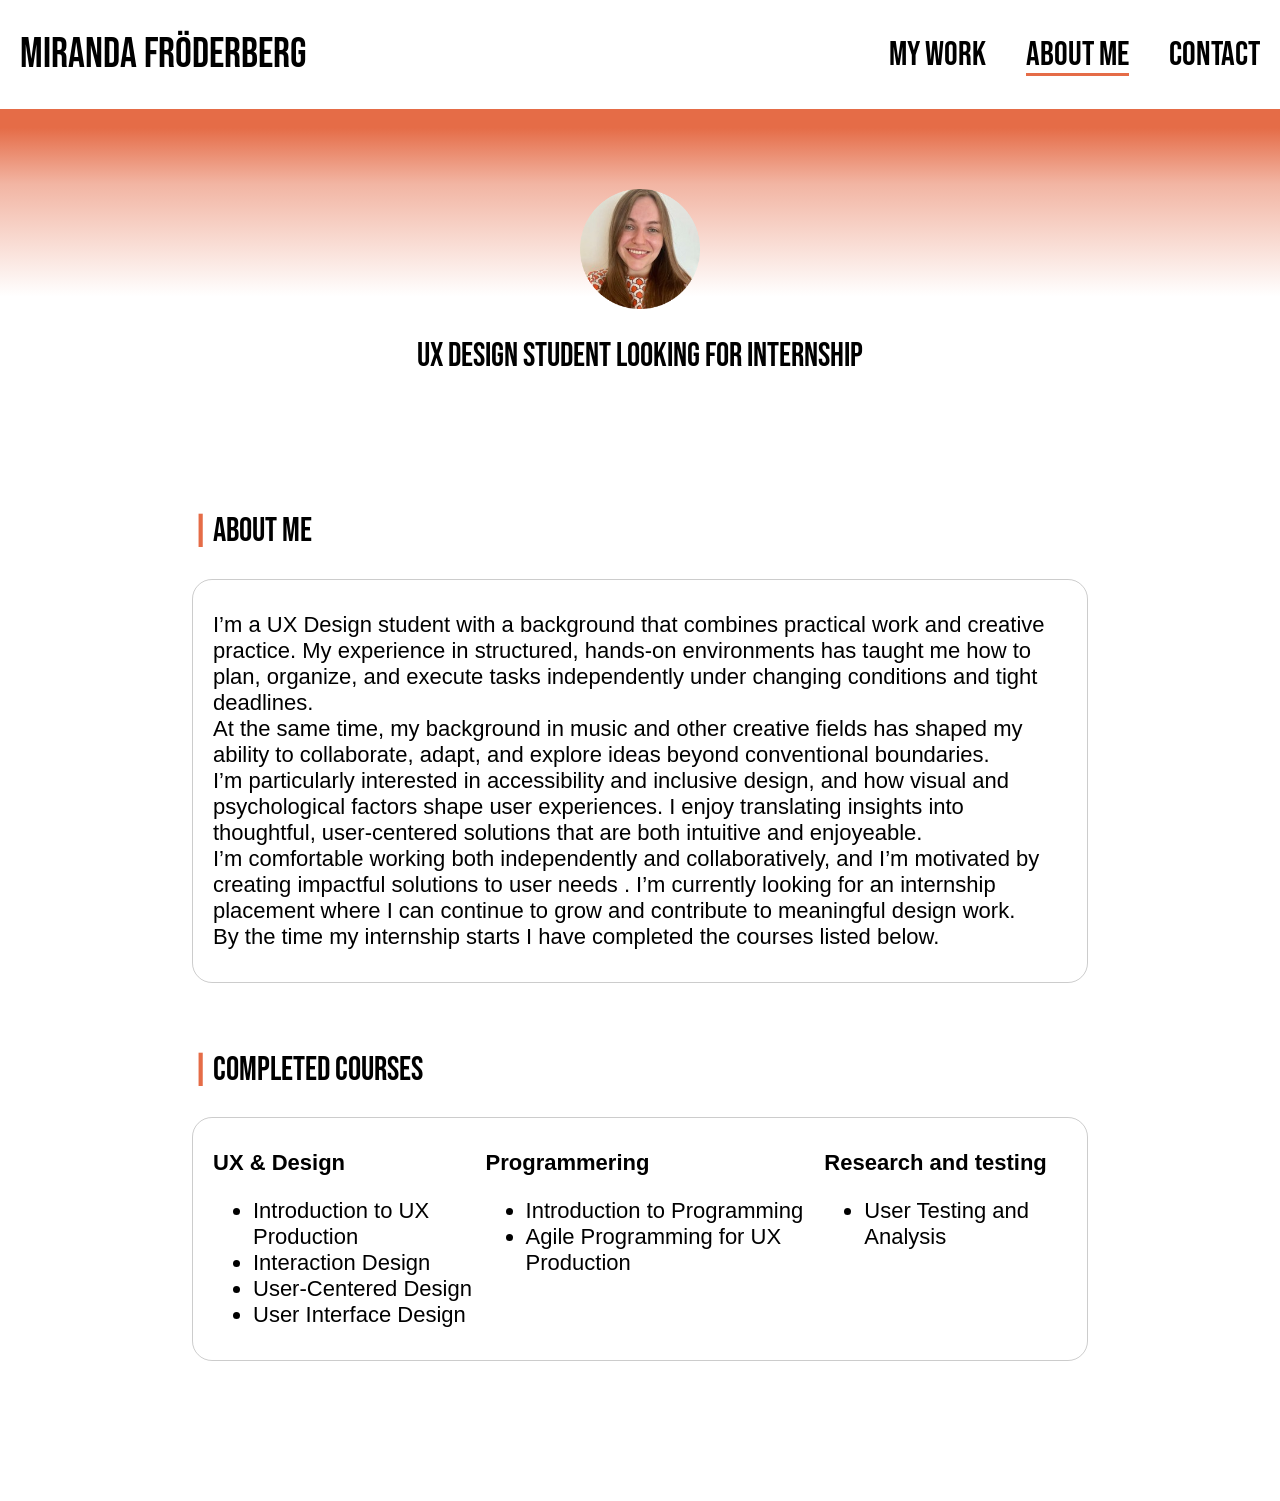
==== about/index.html @ cb44a33c "first add" ====
<!DOCTYPE html>
<html>
    <head>
        <meta name="viewport" content="width=device-width, initial-scale=1" />
        <meta charset="utf-8" />

        <!-- Title -->
        <title>Miranda Fröderberg - UX Designer</title>

        <!-- Font -->
        <link rel="preconnect" href="https://fonts.googleapis.com">
        <link rel="preconnect" href="https://fonts.gstatic.com" crossorigin>
        <link href="https://fonts.googleapis.com/css2?family=Bebas+Neue&display=swap" rel="stylesheet">
        
        <link rel="stylesheet" href="style.css" />
    </head>

    <body> 
        <!-- Navigation -->
        <nav class="nav-container">
            <nav class="nav-box">

                <a href="../" class="logo">MIRANDA FRÖDERBERG</a>
                
                <ul class="nav-links">
                    <li class="dropdown">
                        <button class="dropdown-toggle" id="work">MY WORK</button>
                        <ul class="dropdown-menu">
                            <li><a href="../UnderbaraUnge/">RE:DESIGN</a></li>
                            <li><a href="../Lia/">EDGE CASE STUDY</a></li>
                            <li><a href="../Eventure/">CONCEPT PROJECT</a></li>
                        </ul>
                    </li>
                    <li><a id="about" href="">ABOUT ME</a></li>
                    <li><a id="contact" href="../contact/">CONTACT</a></li>
                </ul>
            </nav>
        </nav>

        <section class="hero">
            <div class="hero-container">
                <img src="../img/ProfilePic.png">
                <H1>UX DESIGN STUDENT LOOKING FOR INTERNSHIP</H1>
            </div>
        </section>

        <main class="main">
            <section class="about">
                <H2><strong>|</strong>ABOUT ME</H2>
                <div class="text">
                    <p>
                        I’m a UX Design student with a background that combines practical work and creative practice. 
                        My experience in structured, hands-on environments has taught me how to plan, organize, 
                        and execute tasks independently under changing conditions and tight deadlines. <br>

                        At the same time, my background in music and other creative fields has shaped my ability
                        to collaborate, adapt, and explore ideas beyond conventional boundaries. <br>

                        I’m particularly interested in accessibility and inclusive design, and how visual and psychological
                        factors shape user experiences. I enjoy translating insights into thoughtful, user-centered solutions 
                        that are both intuitive and enjoyeable. <br>

                        I’m comfortable working both independently and collaboratively, and I’m motivated by creating 
                        impactful solutions to user needs . I’m currently looking for an internship placement where I 
                        can continue to grow and contribute to meaningful design work. <br>

                        By the time my internship starts I have completed the courses listed below. <br>
                    </p>
                </div>
            </section>
            <section class="courses">
                <H2><strong>|</strong>COMPLETED COURSES</H2>
                <div class="list-container">
                    <div class="list">
                        <h3> UX & Design </h3>
                        <ul>
                            <li>Introduction to UX Production</li>
                            <li>Interaction Design</li>
                            <li>User-Centered Design</li>
                            <li>User Interface Design</li>
                        </ul>
                    </div>
                    <div class="list">
                        <H3> Programmering </H3>
                        <ul>
                            <li>Introduction to Programming</li>
                            <li>Agile Programming for UX Production</li>
                        </ul>
                    </div>
                    <div class="list">
                        <H3> Research and testing </H3>
                        <ul>
                            <li>User Testing and Analysis</li>
                        </ul>
                    </div>
                </div>
            </section>
        </main>
    </body>
</html>
---- about/style.css ----
html {
    scroll-behavior: smooth;
}

body {
    font-family: Helvetica, Arial, sans-serif;
    font-size: 22px;
    margin: 0;
    padding: 0;
    background-color: white;
}

h1, h2, .logo, .nav-links, .internship-container h2, .internship-container h3{
    font-family: "Bebas Neue", sans-serif;
    font-weight: 100;
}

.nav-container {
    background-color: #ffffff;

    display: flex;
    justify-content: center;
}

.nav-box {
    width: 100%;
    max-width: 1600px;
    padding: 0 20px;

    display: flex;
    align-items: center;
    justify-content: space-between;
}

.nav-box .logo {
    font-size: 42px;
    font-weight: 100;
    color: black;
    text-decoration: none;
}

.nav-links{
    display: flex;
    gap: 40px;
    margin-left: auto;

    list-style: none;
    font-weight: 100;
    font-size: 34px;
}

.nav-links a{
    text-decoration: none;
    color: black;
}

#about {
    text-decoration: underline;
    text-decoration-color: #E56C47;
    text-underline-offset: 8px;
}

.nav-links a::after {
    content: "";
    position: absolute;
    left: 0;
    bottom: -4px;

    width: 0;
    height: 2px;
    background-color: #E56C47;

    transition: width 0.3s ease;
}

.nav-links a:hover {
    text-decoration: underline;
    text-decoration-color: #E56C47;
    text-underline-offset: 8px;
}

.dropdown {
    position: relative;
}

.dropdown-toggle {
    position: relative;
    background: none;
    border: none;
    font: inherit;
    color: black;
    padding: 0;
}

.dropdown-toggle:hover {

    text-decoration: underline;
     text-decoration-color: #E56C47;
    text-underline-offset: 8px;
}
.dropdown-toggle::after {
       content: "";
    position: absolute;
    left: 0;
    bottom: -4px;
    width: 0;
    height: 2px;
    background-color: #E56C47;
    transition: width 0.3s ease;
    }

.dropdown-menu {
    position: absolute;
    top: 110%;
    left: -30px;

    display: flex;
    flex-direction: column;
    gap: 10px;

    background: white;
    padding: 20px 16px 12px 12px;

    font-size: 28px;
    list-style: none;


    transform-origin: top;

    opacity: 0;
    transform: translateY(-10px);
    pointer-events: none;

    transition: opacity 0.3s ease, transform 0.3s ease;
}

.dropdown-menu a {
    white-space: nowrap;
}

.dropdown:hover .dropdown-menu {
    opacity: 1;
    transform: translateY(0);
    pointer-events: auto
}

.dropdown.open .dropdown-menu {
    opacity: 1;
    transform: translateY(0);
    pointer-events: auto;
}

.dropdown::after {
    content: "";
    position: absolute;
    top: 100%;
    left: 0;
    width: 100%;
    height: 15px;
}



.hero {
    background: linear-gradient(0deg,
    rgba(255, 255, 255, 1) 50%,
    rgba(242, 181, 163, 1) 80%,
    rgba(229, 108, 71, 1) 95%
    );

    padding: 80px;

    display: flex;
    justify-content: center;
}

.hero-container {
    padding: 60px auto;

    display: flex;
    flex-direction: column;
    align-items: center;
}

.hero-container img {
    width: 120px;
    height: auto;
}

.main {
    width: 70vw;
    max-width: 1400px;
    margin: 0px auto 140px;

    display: flex;
    flex-direction: column;
    align-items: center;
    gap: 40px;

    justify-self: center;
}

.main strong {
    color: #E56C47;
    font-size: 32px;
    padding-right: 5px;
}

.about {
    width: 100%;
}

.courses {
    width: 100%;
}

.text {
    border-radius: 20px;
    border-style: solid;
    border-width: 1px;
    border-color: rgba(0, 0, 0, 0.2);

    padding: 10px 20px
}

.list-container {
    display: flex;

    border-radius: 20px;
    border-style: solid;
    border-width: 1px;
    border-color: rgba(0, 0, 0, 0.2);

    padding: 10px 20px
}

.list h3 {
    font-size: 22px;
}


@media (max-width: 820px) { /* IPAD */

    .nav-box {
        padding: 0 20px;
    }

    .nav-box .logo {
        font-size: 36px;
    }

    .nav-links {
        font-size: 28px;
        gap: 20px;
    }

    .hero-container h1 {
        font-size: 36px;
    }


    .text {
        padding: 5px 20px;
        font-size: 22px;
    }

    .list-container {
        display: flex;
        flex-direction: column;

        padding: 5px 20px
    }

    .list h3 {
        font-size: 20px;
    }
}


@media (max-width: 620px) { /* PHONE */
    .nav-box .logo {
        font-size: 24px;
    }

    .nav-links {
        font-size: 18px;
        gap: 10px;
    }

    .hero-container h1 {
        font-size: 32px;
        text-align: center;
    }

    .text {
        padding: 0px 20px;
        font-size: 20px;
    }

    .list-container {
        padding: 0px 15px
    }
}
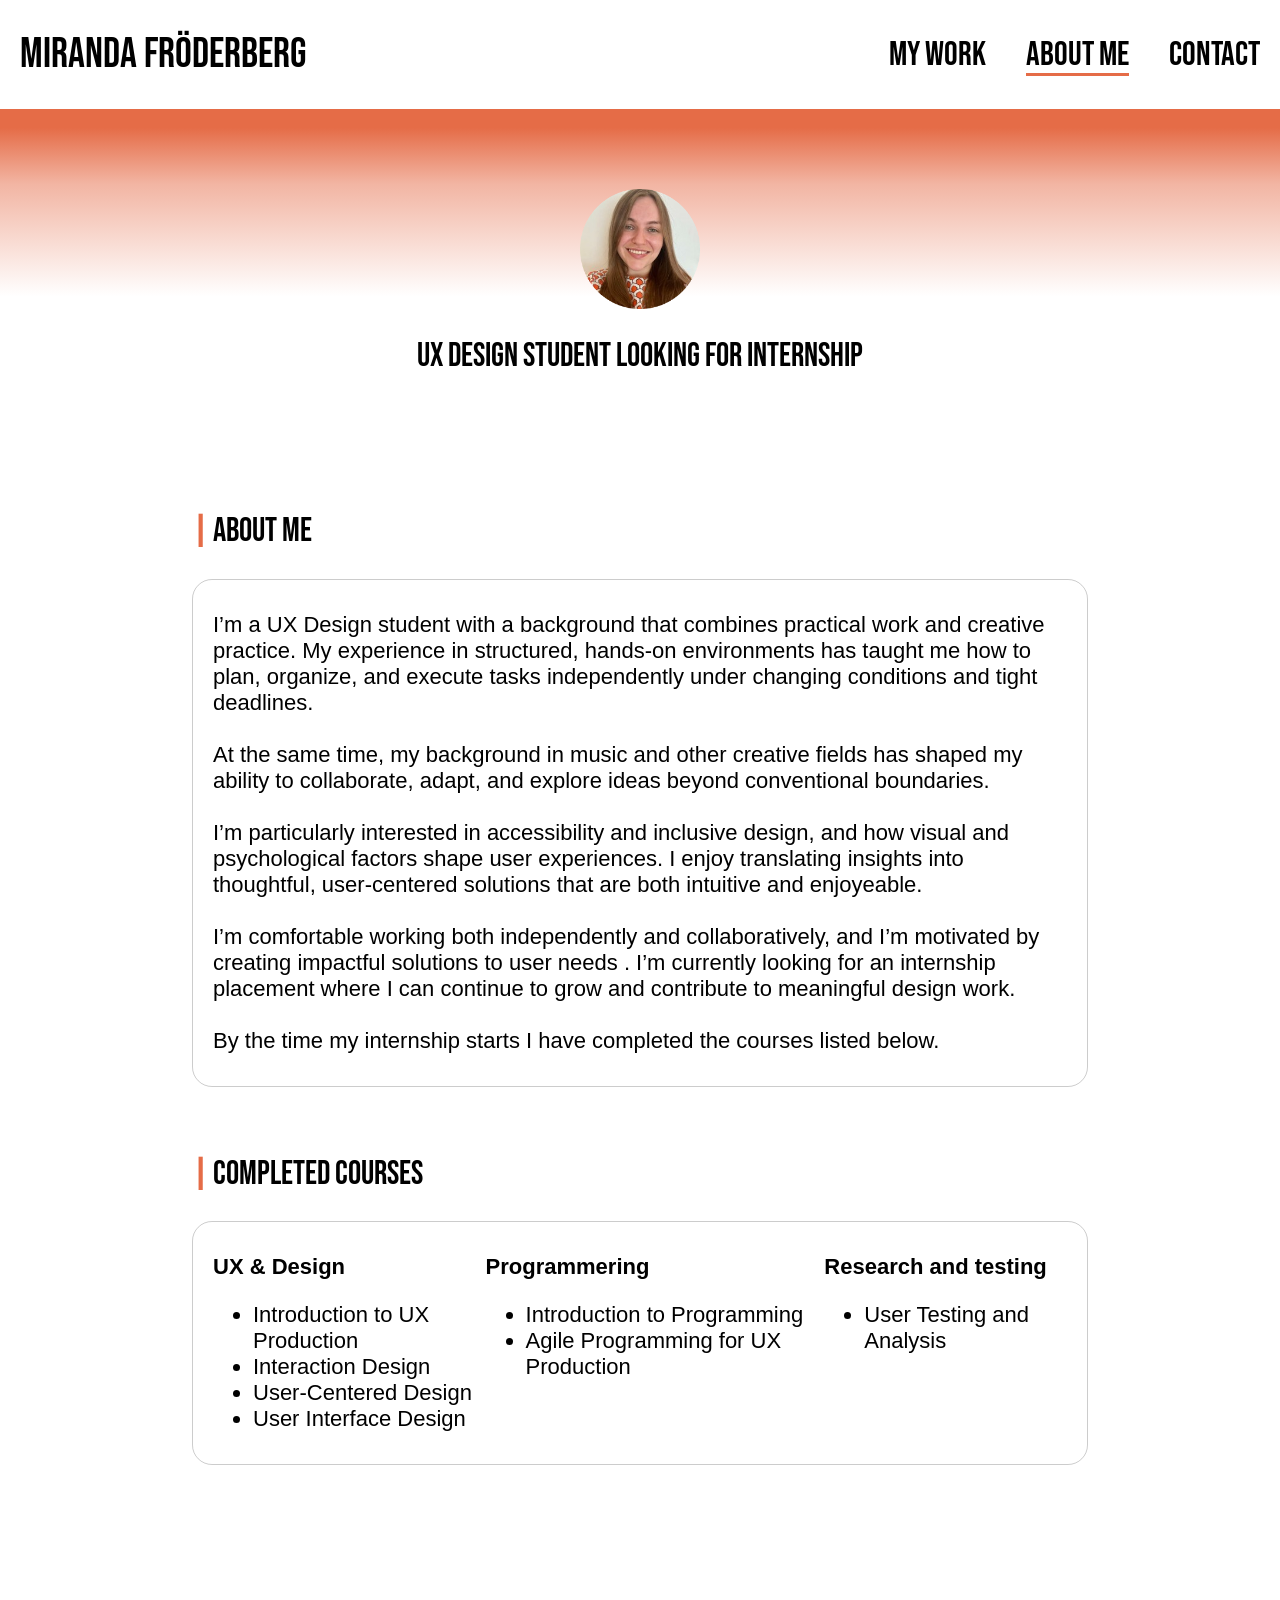
==== commit 116a34e1: "Underline,BR,<br> Underline on hover Miranda Border radius projekt-cards my work <br> stycken About " ====
--- a/about/index.html
+++ b/about/index.html
@@ -51,18 +51,18 @@
                     <p>
                         I’m a UX Design student with a background that combines practical work and creative practice. 
                         My experience in structured, hands-on environments has taught me how to plan, organize, 
-                        and execute tasks independently under changing conditions and tight deadlines. <br>
+                        and execute tasks independently under changing conditions and tight deadlines. <br><br>
 
                         At the same time, my background in music and other creative fields has shaped my ability
-                        to collaborate, adapt, and explore ideas beyond conventional boundaries. <br>
+                        to collaborate, adapt, and explore ideas beyond conventional boundaries. <br><br>
 
                         I’m particularly interested in accessibility and inclusive design, and how visual and psychological
                         factors shape user experiences. I enjoy translating insights into thoughtful, user-centered solutions 
-                        that are both intuitive and enjoyeable. <br>
+                        that are both intuitive and enjoyeable. <br><br>
 
                         I’m comfortable working both independently and collaboratively, and I’m motivated by creating 
                         impactful solutions to user needs . I’m currently looking for an internship placement where I 
-                        can continue to grow and contribute to meaningful design work. <br>
+                        can continue to grow and contribute to meaningful design work. <br><br>
 
                         By the time my internship starts I have completed the courses listed below. <br>
                     </p>
--- a/about/style.css
+++ b/about/style.css
@@ -37,6 +37,27 @@
     font-weight: 100;
     color: black;
     text-decoration: none;
+}
+
+.logo {
+    position: relative;
+    display: inline-block;
+    text-decoration: none;
+}
+
+.logo::after {
+    content: "";
+    position: absolute;
+    left: 0;
+    bottom: -4px;
+    width: 0;
+    height: 4px;
+    background-color: #E56C47;
+    
+}
+
+.logo:hover::after {
+    width: 100%;
 }
 
 .nav-links{
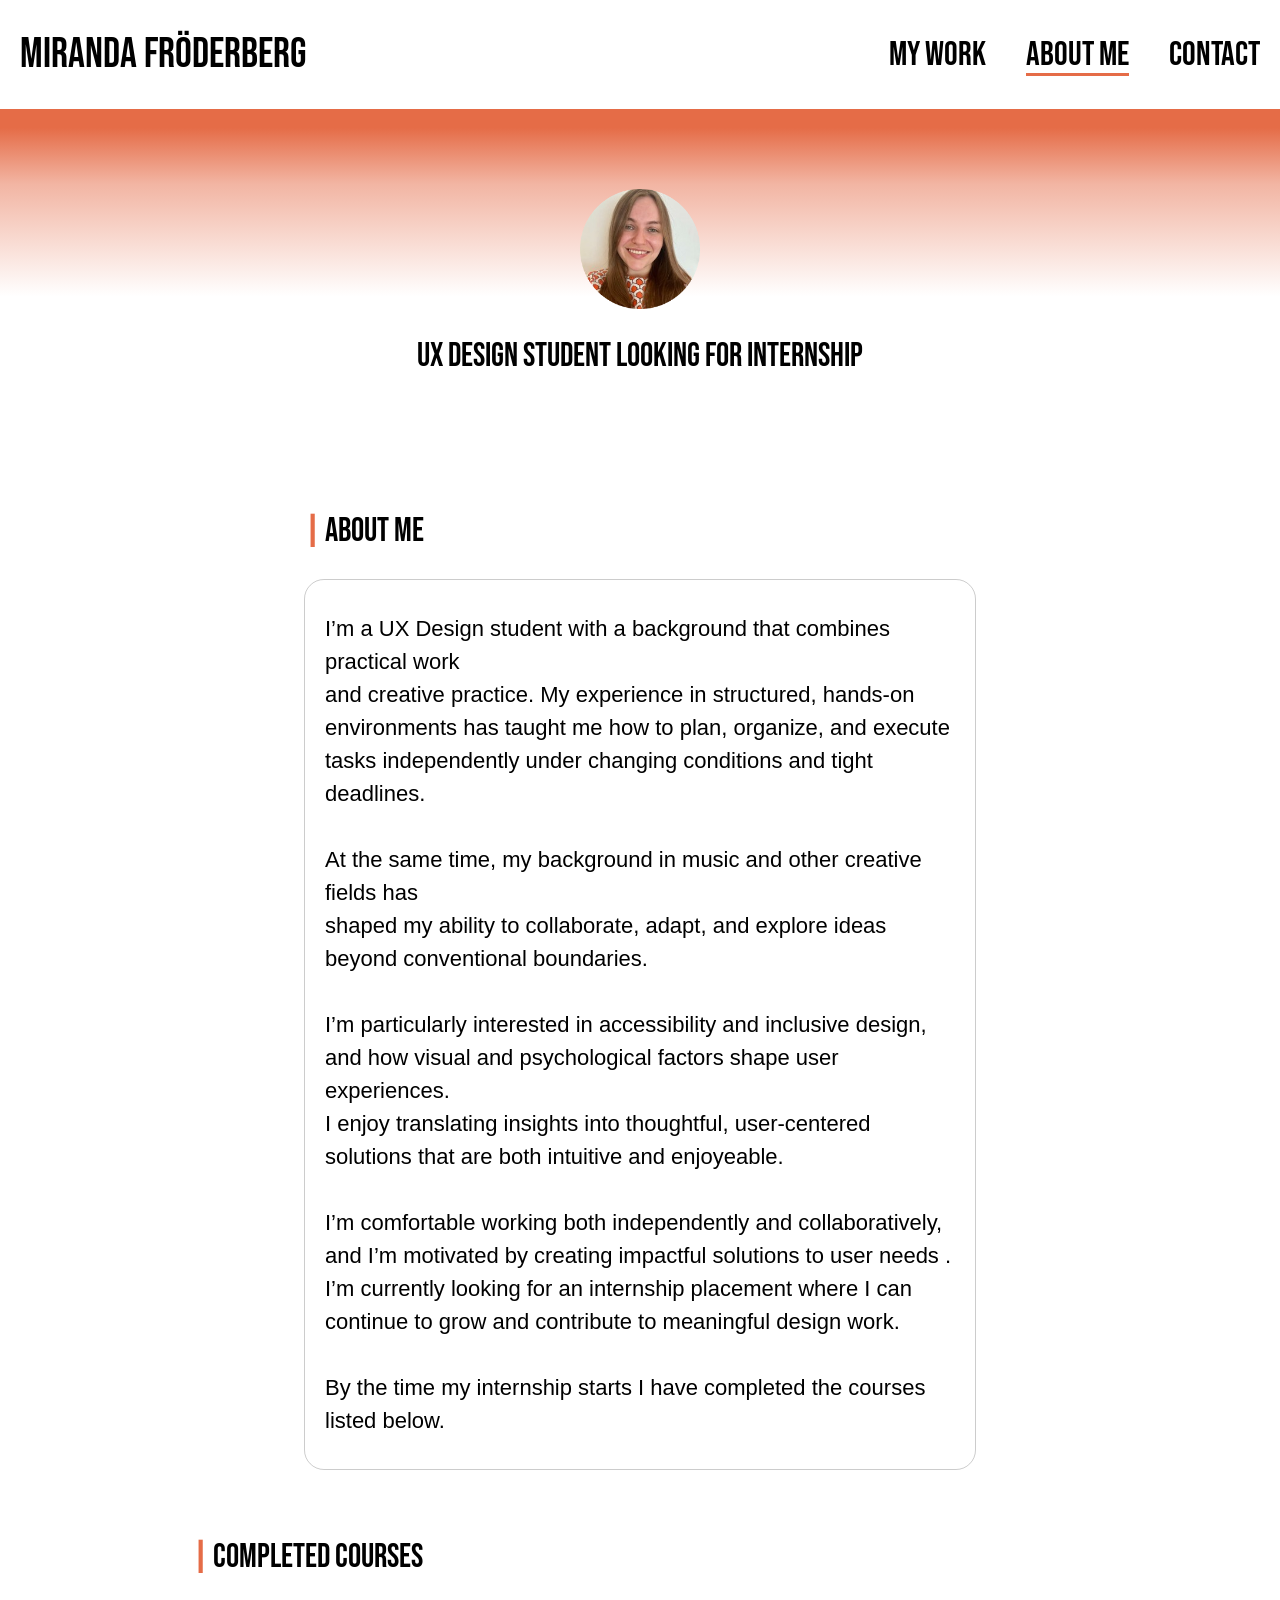
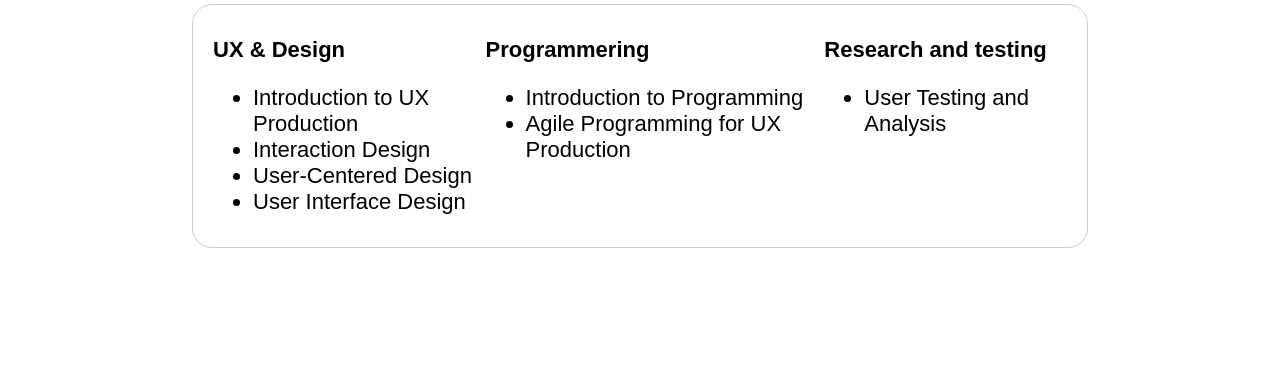
==== commit 47386d8a: "About me Card width, line height och <br>" ====
--- a/about/index.html
+++ b/about/index.html
@@ -49,19 +49,19 @@
                 <H2><strong>|</strong>ABOUT ME</H2>
                 <div class="text">
                     <p>
-                        I’m a UX Design student with a background that combines practical work and creative practice. 
-                        My experience in structured, hands-on environments has taught me how to plan, organize, 
+                        I’m a UX Design student with a background that combines practical work<br> and creative practice. 
+                        My experience in structured, hands-on<br> environments has taught me how to plan, organize, 
                         and execute tasks independently under changing conditions and tight deadlines. <br><br>
 
-                        At the same time, my background in music and other creative fields has shaped my ability
-                        to collaborate, adapt, and explore ideas beyond conventional boundaries. <br><br>
+                        At the same time, my background in music and other creative fields has<br> shaped my ability
+                        to collaborate, adapt, and explore ideas<br> beyond conventional boundaries. <br><br>
 
-                        I’m particularly interested in accessibility and inclusive design, and how visual and psychological
-                        factors shape user experiences. I enjoy translating insights into thoughtful, user-centered solutions 
+                        I’m particularly interested in accessibility and inclusive design,<br> and how visual and psychological
+                        factors shape user experiences.<br> I enjoy translating insights into thoughtful, user-centered solutions 
                         that are both intuitive and enjoyeable. <br><br>
 
-                        I’m comfortable working both independently and collaboratively, and I’m motivated by creating 
-                        impactful solutions to user needs . I’m currently looking for an internship placement where I 
+                        I’m comfortable working both independently and collaboratively,<br> and I’m motivated by creating 
+                        impactful solutions to user needs .<br> I’m currently looking for an internship placement where I 
                         can continue to grow and contribute to meaningful design work. <br><br>
 
                         By the time my internship starts I have completed the courses listed below. <br>
--- a/about/style.css
+++ b/about/style.css
@@ -228,7 +228,7 @@
 }
 
 .about {
-    width: 100%;
+    width: 75%;
 }
 
 .courses {
@@ -242,6 +242,11 @@
     border-color: rgba(0, 0, 0, 0.2);
 
     padding: 10px 20px
+    
+}
+
+.text p {
+    line-height: 1.5;
 }
 
 .list-container {
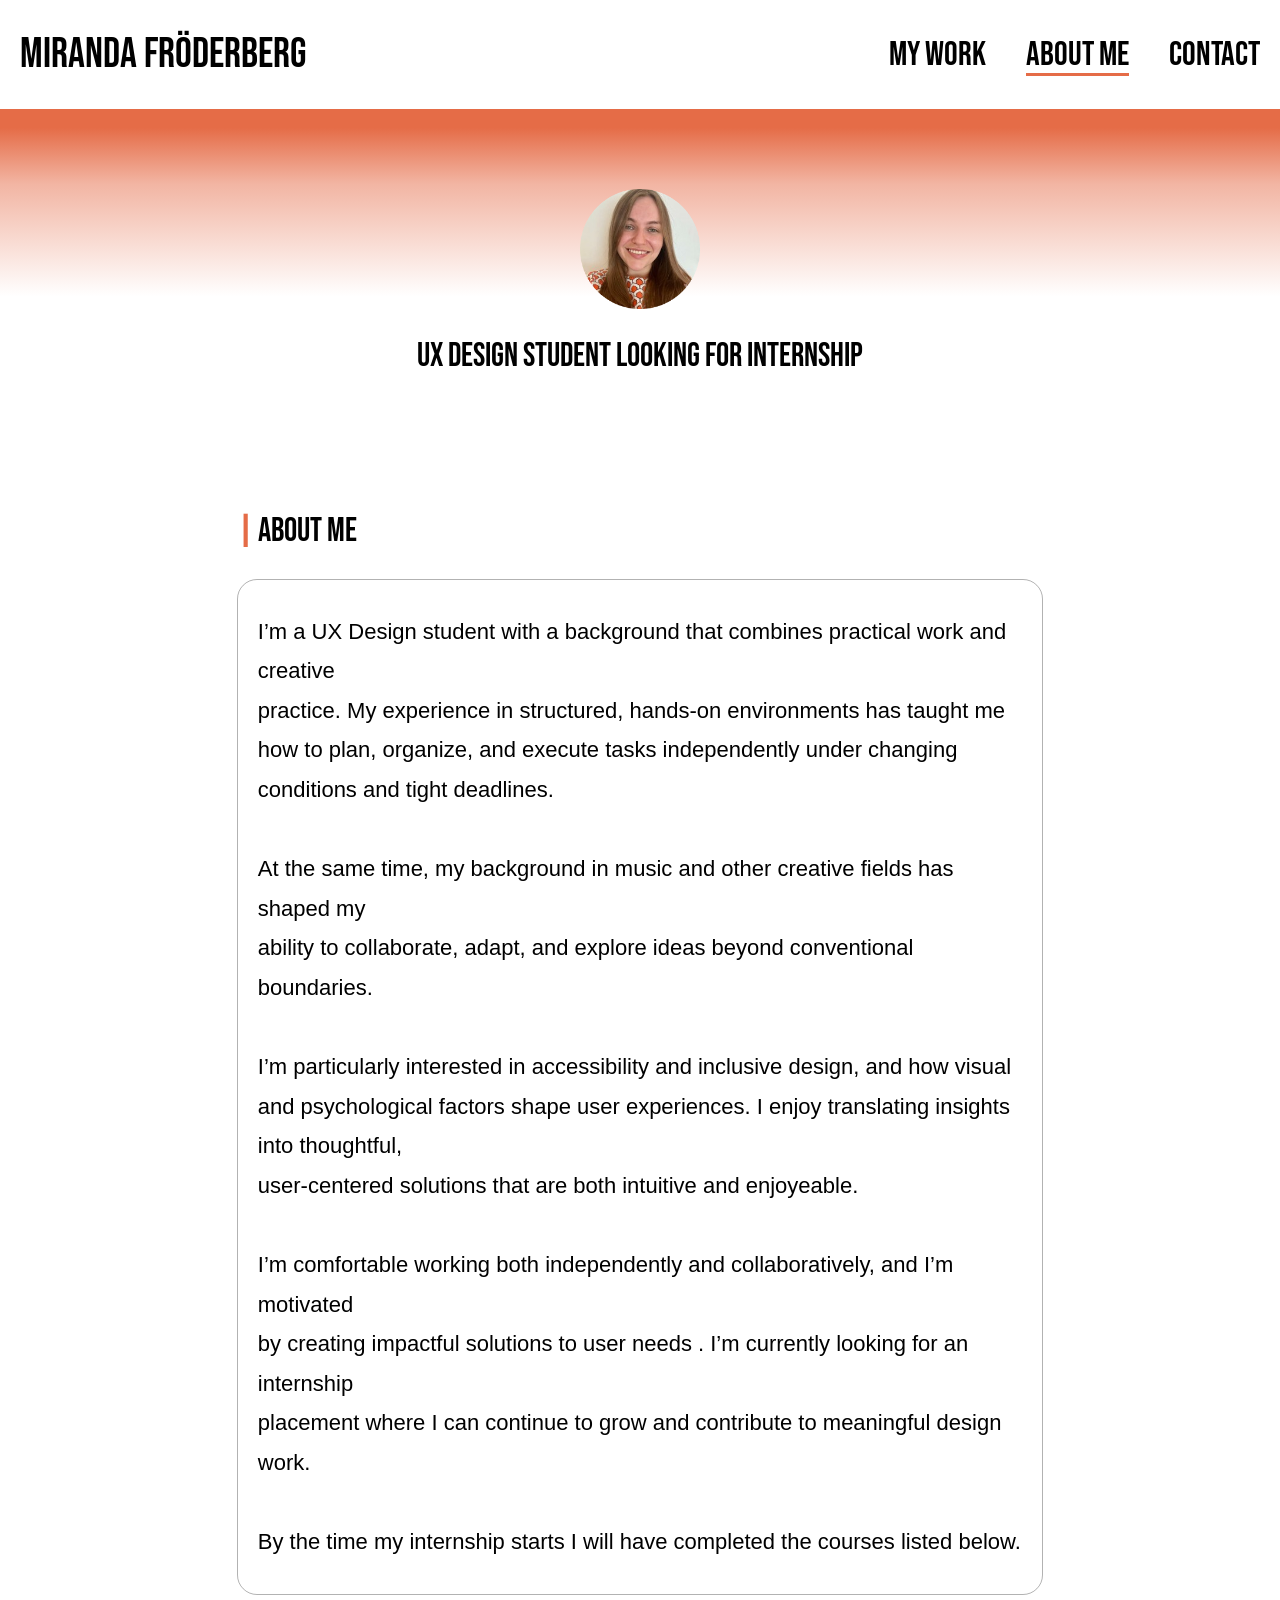
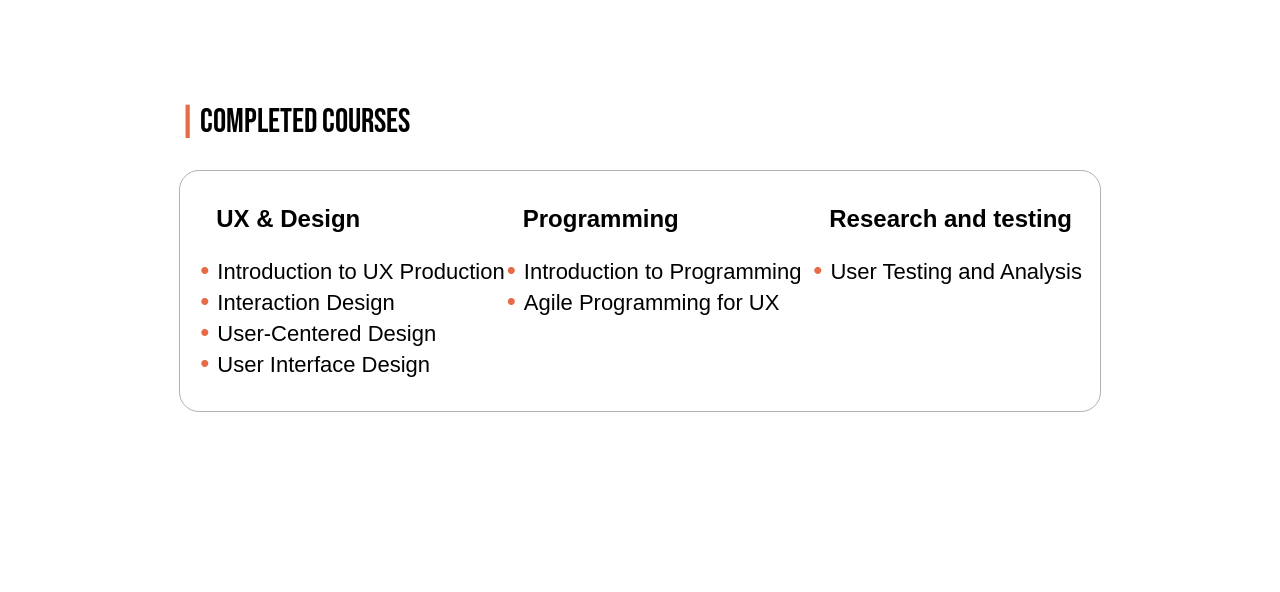
==== commit b3240335: "About <br> och lista" ====
--- a/about/index.html
+++ b/about/index.html
@@ -49,22 +49,22 @@
                 <H2><strong>|</strong>ABOUT ME</H2>
                 <div class="text">
                     <p>
-                        I’m a UX Design student with a background that combines practical work<br> and creative practice. 
-                        My experience in structured, hands-on<br> environments has taught me how to plan, organize, 
+                        I’m a UX Design student with a background that combines practical work and creative<br> practice. 
+                        My experience in structured, hands-on environments has taught me how to plan, organize, 
                         and execute tasks independently under changing conditions and tight deadlines. <br><br>
 
-                        At the same time, my background in music and other creative fields has<br> shaped my ability
-                        to collaborate, adapt, and explore ideas<br> beyond conventional boundaries. <br><br>
+                        At the same time, my background in music and other creative fields has shaped my<br> ability
+                        to collaborate, adapt, and explore ideas beyond conventional boundaries. <br><br>
 
-                        I’m particularly interested in accessibility and inclusive design,<br> and how visual and psychological
-                        factors shape user experiences.<br> I enjoy translating insights into thoughtful, user-centered solutions 
+                        I’m particularly interested in accessibility and inclusive design, and how visual and psychological
+                        factors shape user experiences. I enjoy translating insights into thoughtful,<br> user-centered solutions 
                         that are both intuitive and enjoyeable. <br><br>
 
-                        I’m comfortable working both independently and collaboratively,<br> and I’m motivated by creating 
-                        impactful solutions to user needs .<br> I’m currently looking for an internship placement where I 
+                        I’m comfortable working both independently and collaboratively, and I’m motivated<br> by creating 
+                        impactful solutions to user needs . I’m currently looking for an internship<br> placement where I 
                         can continue to grow and contribute to meaningful design work. <br><br>
 
-                        By the time my internship starts I have completed the courses listed below. <br>
+                        By the time my internship starts I will have completed the courses listed below. <br>
                     </p>
                 </div>
             </section>
@@ -81,10 +81,10 @@
                         </ul>
                     </div>
                     <div class="list">
-                        <H3> Programmering </H3>
+                        <H3> Programming </H3>
                         <ul>
                             <li>Introduction to Programming</li>
-                            <li>Agile Programming for UX Production</li>
+                            <li>Agile Programming for UX</li>
                         </ul>
                     </div>
                     <div class="list">
--- a/about/style.css
+++ b/about/style.css
@@ -153,6 +153,9 @@
     pointer-events: none;
 
     transition: opacity 0.3s ease, transform 0.3s ease;
+
+    border-radius: 3px;
+     box-shadow: 0 10px 30px rgba(0, 0, 0, 0.1);
 }
 
 .dropdown-menu a {
@@ -209,8 +212,8 @@
 }
 
 .main {
-    width: 70vw;
-    max-width: 1400px;
+    width: 90vw;
+    max-width: 1600px;
     margin: 0px auto 140px;
 
     display: flex;
@@ -228,40 +231,71 @@
 }
 
 .about {
-    width: 75%;
+    width: 70%;
+    margin-bottom: 40px; 
 }
 
 .courses {
-    width: 100%;
+    width: 80%;
+    margin-bottom: 40px; 
 }
 
 .text {
     border-radius: 20px;
     border-style: solid;
     border-width: 1px;
-    border-color: rgba(0, 0, 0, 0.2);
+    border-color: rgba(0, 0, 0, 0.3);
 
     padding: 10px 20px
-    
 }
 
 .text p {
-    line-height: 1.5;
+    line-height: 1.8;
 }
 
 .list-container {
     display: flex;
+    flex-wrap: nowrap;
+    gap: 40px;
+    margin: 0 auto;
+
+    justify-content: center;
 
     border-radius: 20px;
     border-style: solid;
     border-width: 1px;
-    border-color: rgba(0, 0, 0, 0.2);
+    border-color: rgba(0, 0, 0, 0.3);
 
     padding: 10px 20px
 }
 
+.list ul {
+    list-style: none;
+    padding-left: 0;
+}
+
+.list {
+    flex: 1;
+    min-width: 0;
+}
+
+.list li::before {
+    content: "•";
+    color: #E56C47;
+    margin-right: 8px;
+    font-size: 26px;
+    justify-self: center;
+    align-self: center;
+}
+
 .list h3 {
-    font-size: 22px;
+    margin-bottom: 10px;
+    margin-left: 16px;
+    font-size: 24px;
+}
+
+.list li {
+    white-space: nowrap;
 }
 
 
@@ -280,26 +314,62 @@
         gap: 20px;
     }
 
+    .dropdown-menu {
+        top: 110%;
+        left: -20px;
+
+        padding: 20px 12px 12px 10px;
+
+        font-size: 26px;
+    }
+
     .hero-container h1 {
         font-size: 36px;
     }
 
+    .main {
+        width: 100%;
+        max-width: 1600px;
+    }
+
+    .main h2{
+        font-size: 28px;
+    }
+
+    .main strong {
+        font-size: 32px;
+        padding-right: 5px;
+    }
+
+    .about {
+        width: 90%;
+        margin-bottom: 40px; 
+    }
 
     .text {
         padding: 5px 20px;
-        font-size: 22px;
+        font-size: 20px;
+    }
+
+    .text p {
+        line-height: 1.6;
+    }
+
+    .courses {
+        width: 90%;
+        margin-bottom: 40px; 
     }
 
     .list-container {
-        display: flex;
-        flex-direction: column;
-
-        padding: 5px 20px
+        padding: 5px 20px;
+        gap: 0px;
+        font-size: 20px;
     }
 
     .list h3 {
         font-size: 20px;
     }
+
 }
 
 
@@ -313,17 +383,51 @@
         gap: 10px;
     }
 
+        .dropdown-menu {
+        top: 120%;
+        left: -20px;
+
+        padding: 12px 10px 8px 8px;
+
+        font-size: 18px;
+    }
+
     .hero-container h1 {
-        font-size: 32px;
+        font-size: 22px;
         text-align: center;
     }
 
+    .hero-container img {
+        width: 90px;
+        height: auto;
+    }
+
+    .main h2{
+        font-size: 24px;
+    }
+
+    .main strong { /*Orangea "|"*/
+        font-size: 26px;
+        padding-right: 3px;
+    }
+
+    .about {
+        width: 90%;
+        margin-bottom: 20px; 
+    }
+
     .text {
-        padding: 0px 20px;
-        font-size: 20px;
+        padding: 0px 15px;
+        font-size: 18px;
     }
 
     .list-container {
-        padding: 0px 15px
+        gap: 0px;
+        padding: 0px 15px;
+        font-size: 18px;
+    }
+
+    .list h3 {
+        font-size: 18px;
     }
 }
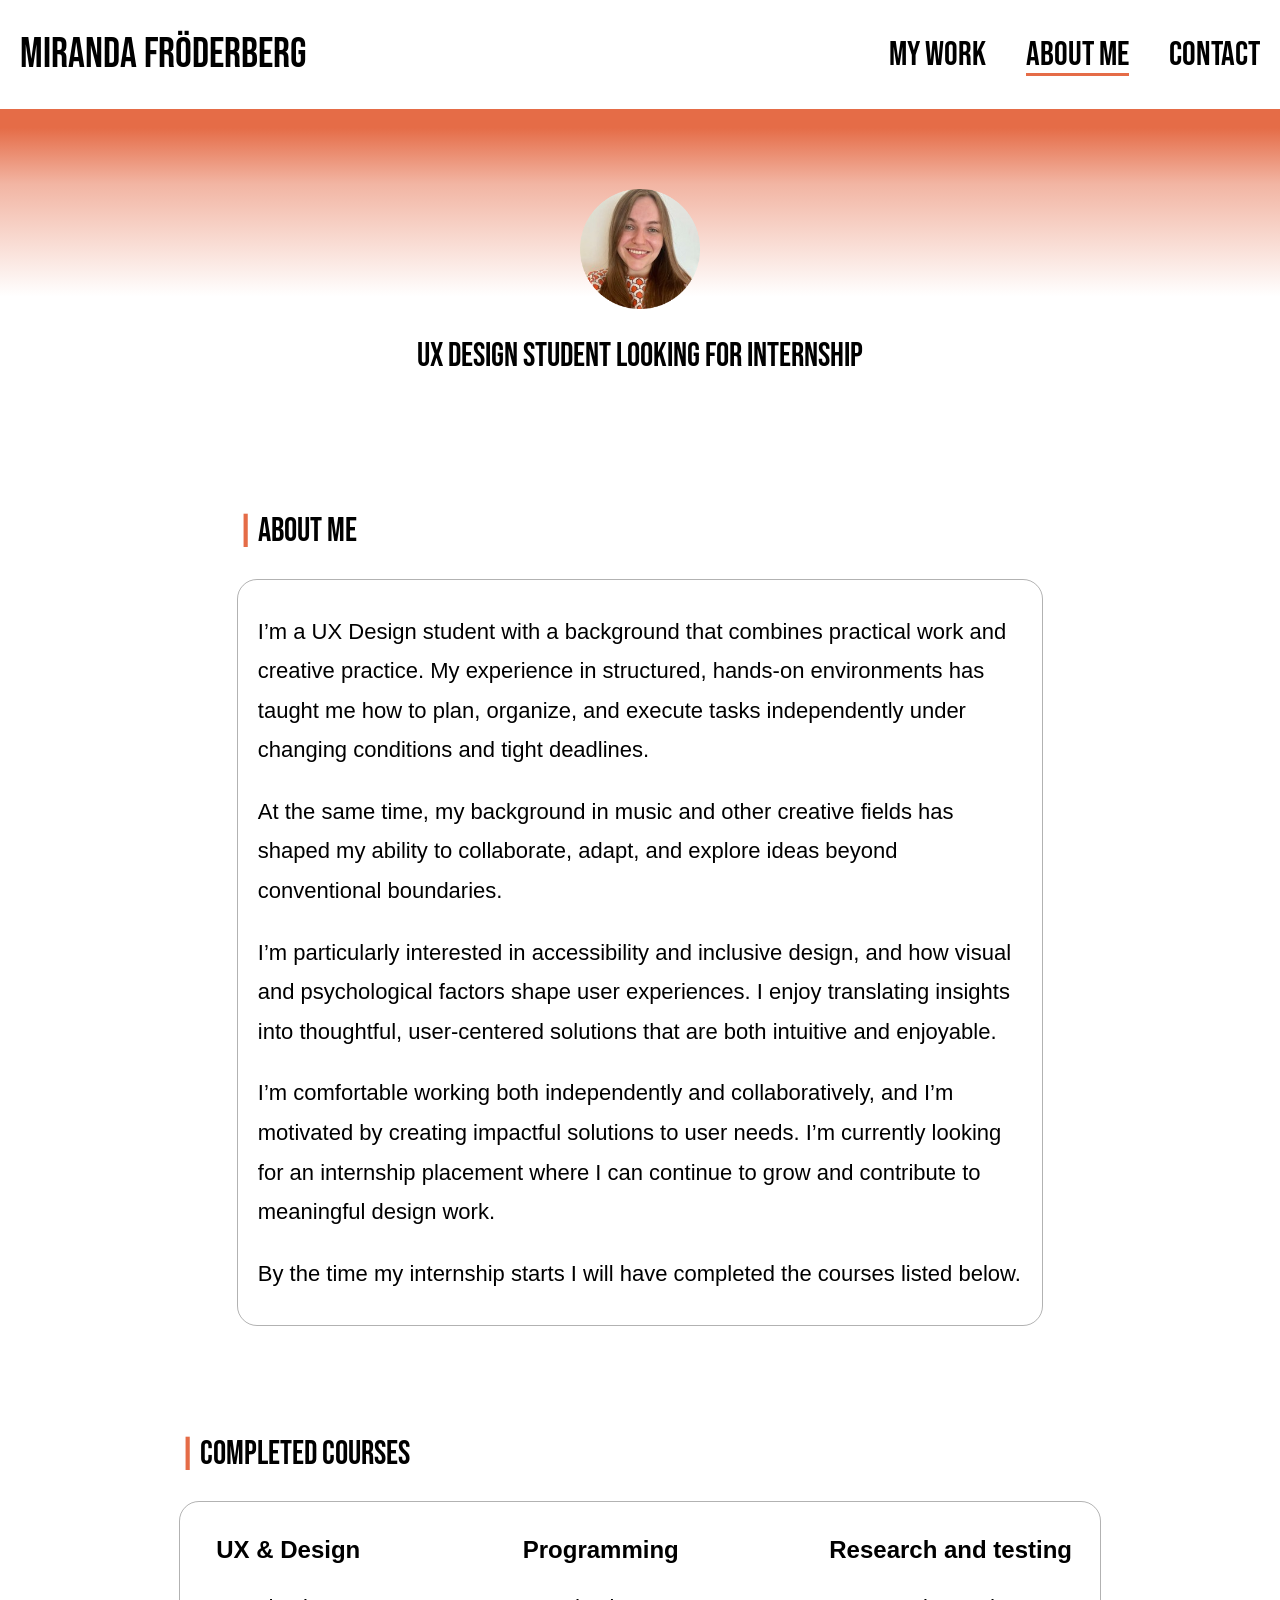
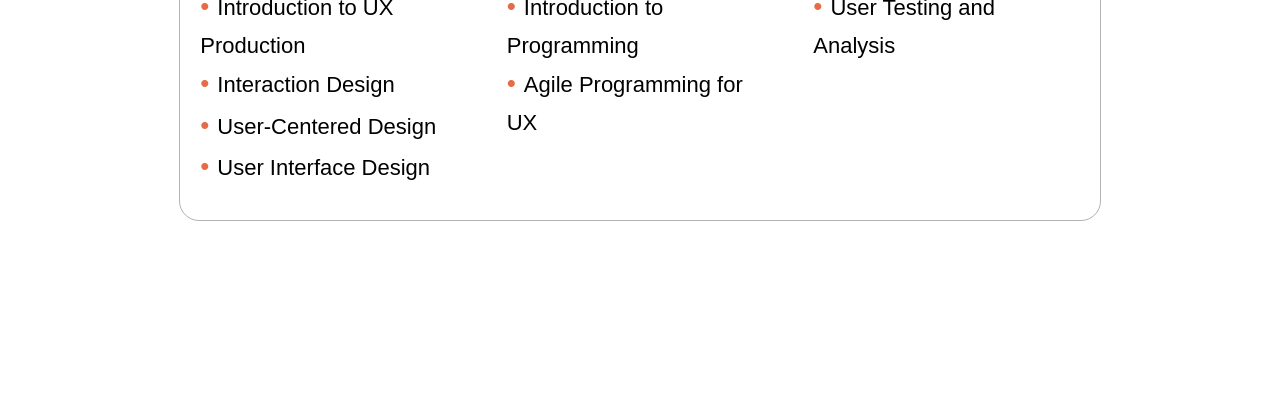
==== commit d588ab2d: "Mobile fix" ====
--- a/about/index.html
+++ b/about/index.html
@@ -49,23 +49,24 @@
                 <H2><strong>|</strong>ABOUT ME</H2>
                 <div class="text">
                     <p>
-                        I’m a UX Design student with a background that combines practical work and creative<br> practice. 
-                        My experience in structured, hands-on environments has taught me how to plan, organize, 
-                        and execute tasks independently under changing conditions and tight deadlines. <br><br>
+I’m a UX Design student with a background that combines practical work and creative practice. My experience in structured, hands-on environments has taught me how to plan, organize, and execute tasks independently under changing conditions and tight deadlines.
+</p>
 
-                        At the same time, my background in music and other creative fields has shaped my<br> ability
-                        to collaborate, adapt, and explore ideas beyond conventional boundaries. <br><br>
+<p>
+At the same time, my background in music and other creative fields has shaped my ability to collaborate, adapt, and explore ideas beyond conventional boundaries.
+</p>
 
-                        I’m particularly interested in accessibility and inclusive design, and how visual and psychological
-                        factors shape user experiences. I enjoy translating insights into thoughtful,<br> user-centered solutions 
-                        that are both intuitive and enjoyeable. <br><br>
+<p>
+I’m particularly interested in accessibility and inclusive design, and how visual and psychological factors shape user experiences. I enjoy translating insights into thoughtful, user-centered solutions that are both intuitive and enjoyable.
+</p>
 
-                        I’m comfortable working both independently and collaboratively, and I’m motivated<br> by creating 
-                        impactful solutions to user needs . I’m currently looking for an internship<br> placement where I 
-                        can continue to grow and contribute to meaningful design work. <br><br>
+<p>
+I’m comfortable working both independently and collaboratively, and I’m motivated by creating impactful solutions to user needs. I’m currently looking for an internship placement where I can continue to grow and contribute to meaningful design work.
+</p>
 
-                        By the time my internship starts I will have completed the courses listed below. <br>
-                    </p>
+<p>
+By the time my internship starts I will have completed the courses listed below.
+</p>
                 </div>
             </section>
             <section class="courses">
--- a/about/style.css
+++ b/about/style.css
@@ -255,7 +255,7 @@
 
 .list-container {
     display: flex;
-    flex-wrap: nowrap;
+    flex-wrap: wrap;
     gap: 40px;
     margin: 0 auto;
 
@@ -295,7 +295,8 @@
 }
 
 .list li {
-    white-space: nowrap;
+    white-space: normal;
+    line-height: 1.6;
 }
 
 
@@ -361,11 +362,14 @@
     }
 
     .list-container {
+      
         padding: 5px 20px;
         gap: 0px;
         font-size: 20px;
     }
 
+   
+
     .list h3 {
         font-size: 20px;
     }
@@ -375,21 +379,33 @@
 
 @media (max-width: 620px) { /* PHONE */
     .nav-box .logo {
-        font-size: 24px;
+    font-size: 18px;
     }
 
     .nav-links {
-        font-size: 18px;
+        font-size: 16px;
+        gap: 15px;
+        margin-left: auto;
+        width: auto;
+        display: flex;
+    }
+
+     .nav-box {
+        flex-direction: row;
+        justify-content: flex-start;
+        align-items: center;
         gap: 10px;
-    }
+        padding: 0 10px;
+    }
+
 
         .dropdown-menu {
-        top: 120%;
+        top: 125%;
         left: -20px;
 
         padding: 12px 10px 8px 8px;
 
-        font-size: 18px;
+        font-size: 16px;
     }
 
     .hero-container h1 {
@@ -425,6 +441,7 @@
         gap: 0px;
         padding: 0px 15px;
         font-size: 18px;
+        flex-direction: column;
     }
 
     .list h3 {
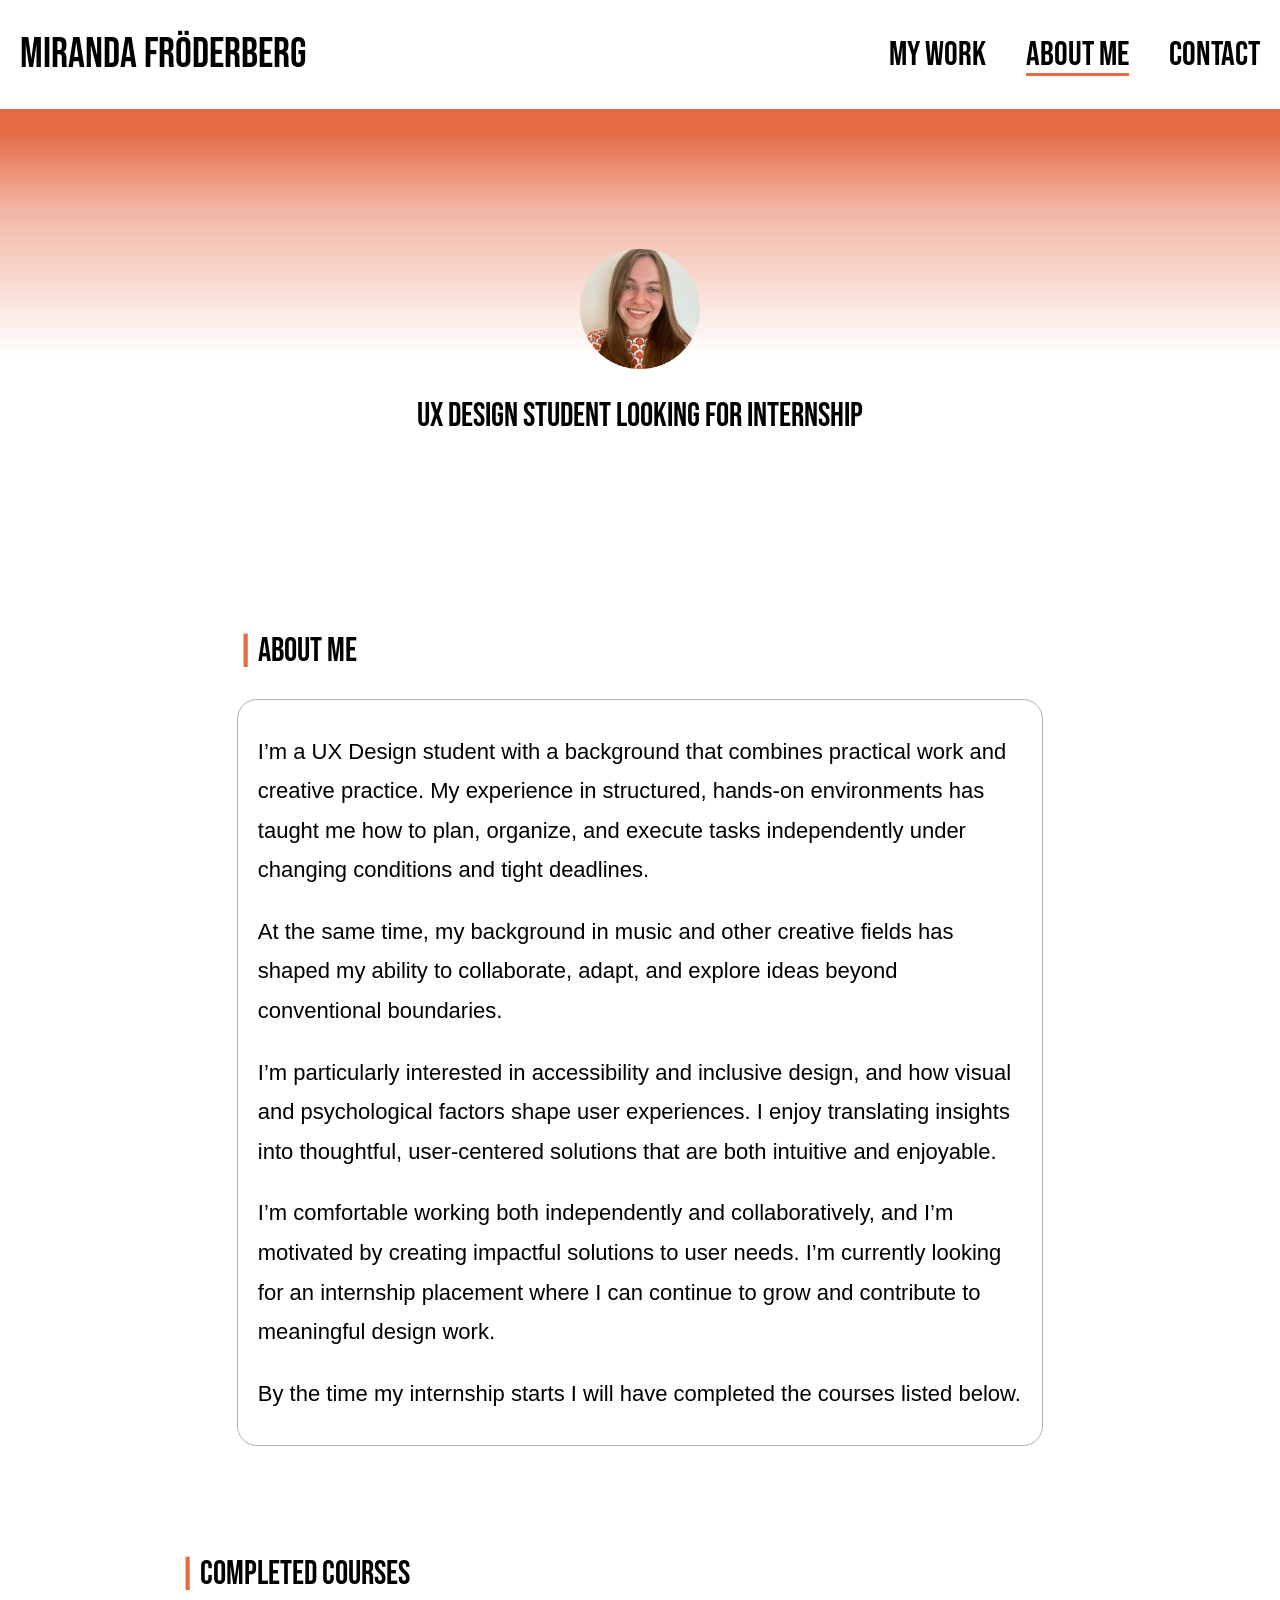
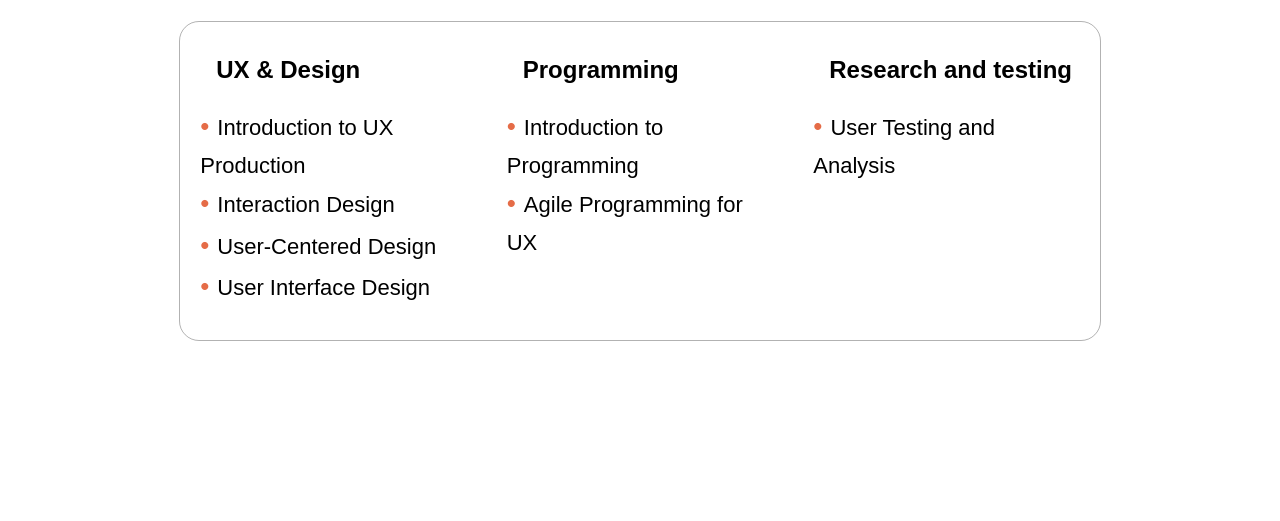
==== commit 5c2668d5: "Ipad Mobile" ====
--- a/about/index.html
+++ b/about/index.html
@@ -18,7 +18,7 @@
     <body> 
         <!-- Navigation -->
         <nav class="nav-container">
-            <nav class="nav-box">
+            <div class="nav-box">
 
                 <a href="../" class="logo">MIRANDA FRÖDERBERG</a>
                 
@@ -31,22 +31,22 @@
                             <li><a href="../Eventure/">CONCEPT PROJECT</a></li>
                         </ul>
                     </li>
-                    <li><a id="about" href="">ABOUT ME</a></li>
+                    <li><a id="about" href="../about/">ABOUT ME</a></li>
                     <li><a id="contact" href="../contact/">CONTACT</a></li>
                 </ul>
-            </nav>
+            </div>
         </nav>
 
         <section class="hero">
             <div class="hero-container">
-                <img src="../img/ProfilePic.png">
-                <H1>UX DESIGN STUDENT LOOKING FOR INTERNSHIP</H1>
+                <img src="../img/ProfilePic.png" alt="Profile photo of Miranda Fröderberg">
+                <h1>UX DESIGN STUDENT LOOKING FOR INTERNSHIP</h1>
             </div>
         </section>
 
         <main class="main">
             <section class="about">
-                <H2><strong>|</strong>ABOUT ME</H2>
+                <h2><strong>|</strong>ABOUT ME</h2>
                 <div class="text">
                     <p>
 I’m a UX Design student with a background that combines practical work and creative practice. My experience in structured, hands-on environments has taught me how to plan, organize, and execute tasks independently under changing conditions and tight deadlines.
@@ -70,7 +70,7 @@
                 </div>
             </section>
             <section class="courses">
-                <H2><strong>|</strong>COMPLETED COURSES</H2>
+                <h2><strong>|</strong>COMPLETED COURSES</h2>
                 <div class="list-container">
                     <div class="list">
                         <h3> UX & Design </h3>
@@ -82,14 +82,14 @@
                         </ul>
                     </div>
                     <div class="list">
-                        <H3> Programming </H3>
+                        <h3> Programming </h3>
                         <ul>
                             <li>Introduction to Programming</li>
                             <li>Agile Programming for UX</li>
                         </ul>
                     </div>
                     <div class="list">
-                        <H3> Research and testing </H3>
+                        <h3> Research and testing </h3>
                         <ul>
                             <li>User Testing and Analysis</li>
                         </ul>
--- a/about/style.css
+++ b/about/style.css
@@ -1,6 +1,7 @@
 html {
     scroll-behavior: smooth;
 }
+
 
 body {
     font-family: Helvetica, Arial, sans-serif;
@@ -54,6 +55,7 @@
     height: 4px;
     background-color: #E56C47;
     
+    
 }
 
 .logo:hover::after {
@@ -199,7 +201,7 @@
 }
 
 .hero-container {
-    padding: 60px auto;
+    padding: 60px 0;
 
     display: flex;
     flex-direction: column;
@@ -300,7 +302,10 @@
 }
 
 
-@media (max-width: 820px) { /* IPAD */
+@media (max-width: 1024px) { /* IPAD */
+
+  
+
 
     .nav-box {
         padding: 0 20px;
@@ -368,26 +373,31 @@
         font-size: 20px;
     }
 
-   
+
 
     .list h3 {
         font-size: 20px;
     }
 
+
 }
 
 
 @media (max-width: 620px) { /* PHONE */
     .nav-box .logo {
-    font-size: 18px;
+    font-size: 24px;
     }
 
     .nav-links {
-        font-size: 16px;
+        font-size: 22px;
         gap: 15px;
         margin-left: auto;
         width: auto;
         display: flex;
+    }
+
+           .dropdown {
+        display: none;
     }
 
      .nav-box {
@@ -409,7 +419,7 @@
     }
 
     .hero-container h1 {
-        font-size: 22px;
+        font-size: 24px;
         text-align: center;
     }
 
@@ -418,12 +428,15 @@
         height: auto;
     }
 
+
+
     .main h2{
-        font-size: 24px;
+        font-size: 22px;
+        
     }
 
     .main strong { /*Orangea "|"*/
-        font-size: 26px;
+        font-size: 22px;
         padding-right: 3px;
     }
 
@@ -432,10 +445,6 @@
         margin-bottom: 20px; 
     }
 
-    .text {
-        padding: 0px 15px;
-        font-size: 18px;
-    }
 
     .list-container {
         gap: 0px;
@@ -447,4 +456,21 @@
     .list h3 {
         font-size: 18px;
     }
+
+
+    .text {
+        padding: 0px 15px;
+        font-size: 18px;
+    }
+
+    .list-container {
+        gap: 0px;
+        padding: 0px 15px;
+        font-size: 18px;
+        flex-direction: column;
+    }
+
+    .list h3 {
+        font-size: 18px;
+    }
 }
